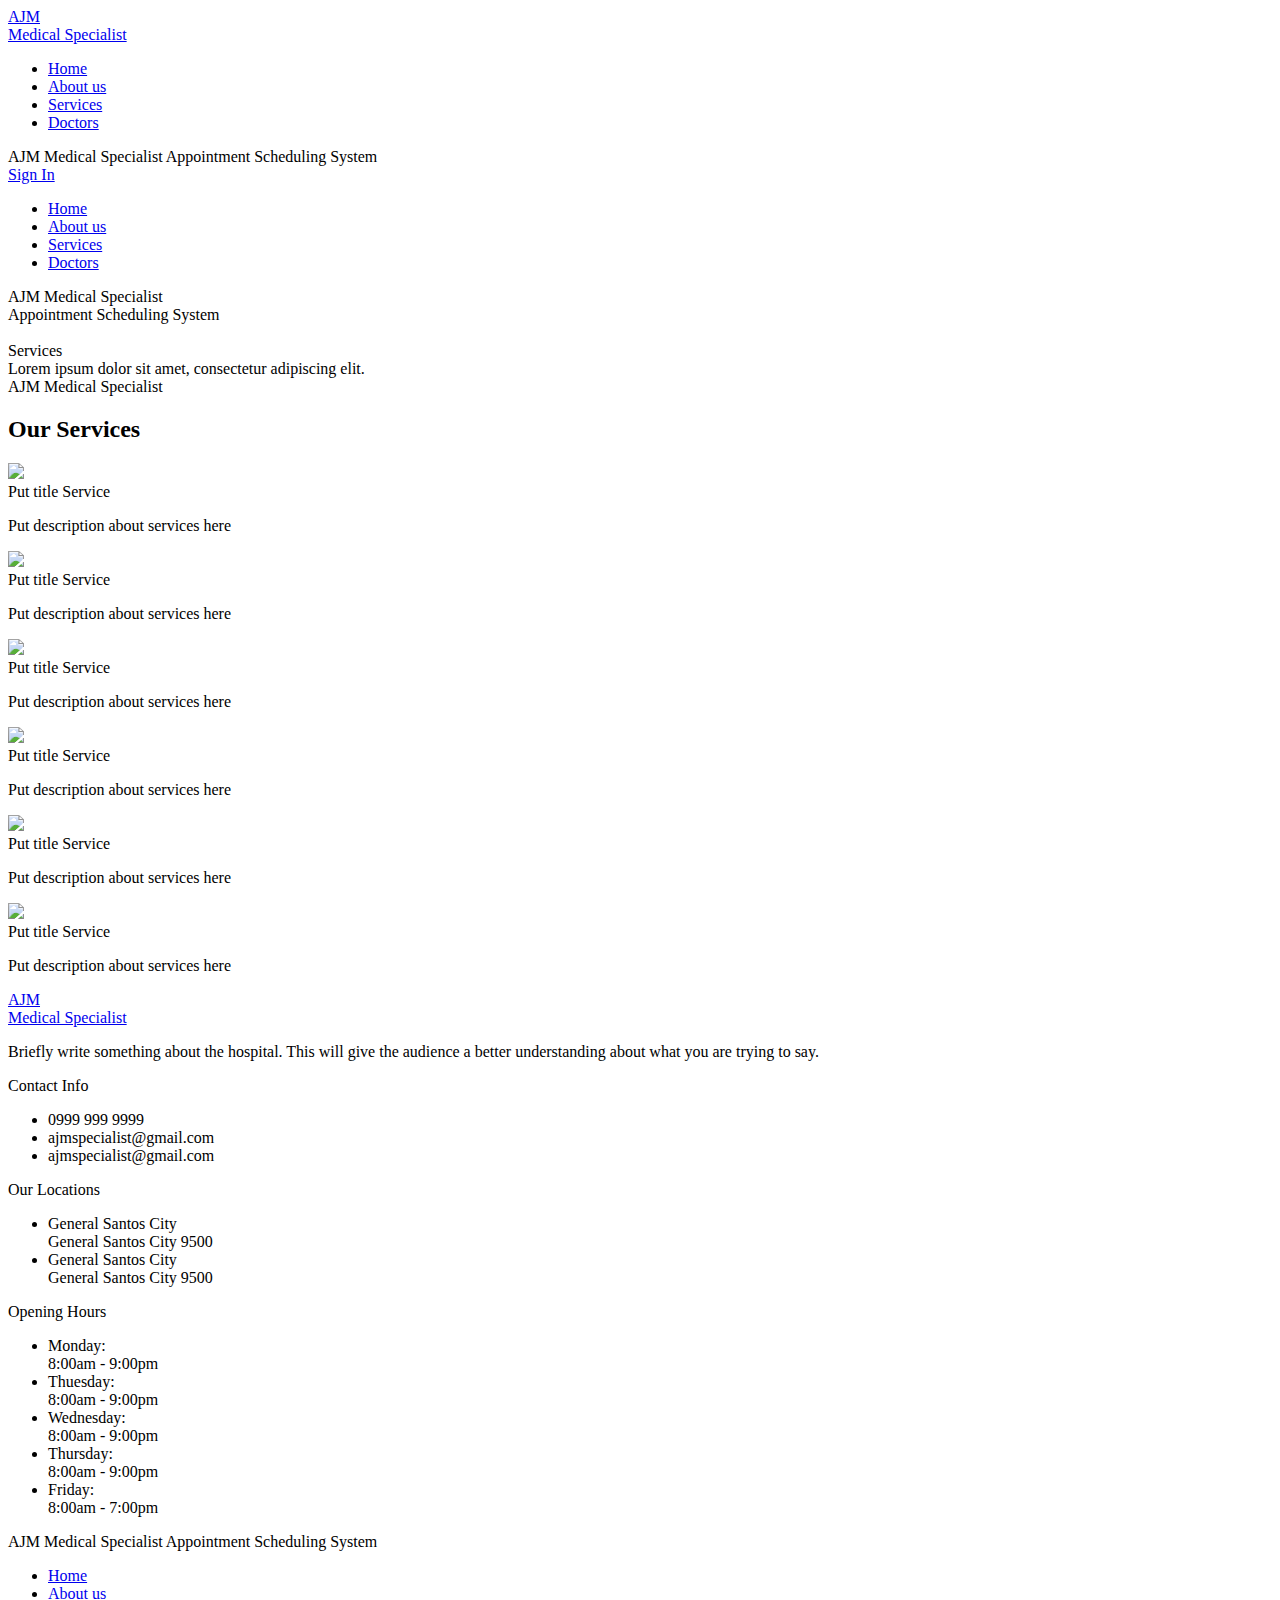
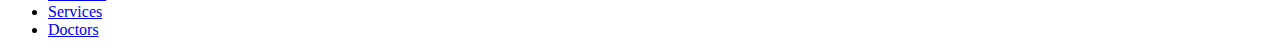
==== services.html @ 3d4d8f82 "Add files via upload" ====
<!DOCTYPE html>
<html lang="en">
<head>
<title>Doctors</title> <!-- top title in browser tab -->
<link rel="icon" href="assets/images/AMJ logo.png" type="image/png"> <!-- top logo in browser tab -->
<meta charset="utf-8">
<meta http-equiv="X-UA-Compatible" content="IE=edge"> <!-- Microsoft edge compatibility -->
<meta name="description" content="AJM Specialist"> <!-- Page Description -->
<meta name="viewport" content="width=device-width, initial-scale=1"> <!-- Mobile Compatibility -->
<link rel="stylesheet" type="text/css" href="assets/styles/bootstrap-4.1.2/bootstrap.min.css"> <!-- css para sa main structure sa website -->
<link href="assets/plugins/font-awesome-4.7.0/css/font-awesome.min.css" rel="stylesheet" type="text/css"> <!-- css sa mga fonts -->
<link rel="stylesheet" type="text/css" href="assets/plugins/OwlCarousel2-2.2.1/owl.carousel.css"> <!-- css sa arrangement sa main picture sa website -->
<link rel="stylesheet" type="text/css" href="assets/styles/main_styles.css"> <!-- main css sa website -->
<link rel="stylesheet" type="text/css" href="assets/styles/responsive.css"> <!-- para ma auto arrange ang website pag i-resize -->
</head>
<body>

<div class="super_container">
	
<!-- Header -->

<header class="header trans_400">
	<div class="header_content d-flex flex-row align-items-center jusity-content-start trans_400">

		<!-- Logo -->
		<div class="logo">
			<a href="#">
				<div><span>AJM</span></div>
				<div>Medical Specialist</div>
			</a>
		</div>

		<!-- Main Navigation -->
		<nav class="main_nav">
			<ul class="d-flex flex-row align-items-center justify-content-start">
				<li><a href="index.html">Home</a></li>
				<li><a href="about.html">About us</a></li>
				<li class="active"><a href="services.html">Services</a></li>
				<li><a href="doctors.html">Doctors</a></li>
			</ul>
		</nav>
		<div class="header_extra d-flex flex-row align-items-center justify-content-end ml-auto">
			
			<!-- System name in mobile devices -->
			<div class="work_hours">AJM Medical Specialist Appointment Scheduling System</div>

			<!-- Appointment Button -->
			<div class="button button_1 header_button"><a href="signin.html">Sign In</a></div>

			<!-- Hamburger -->
			<div class="hamburger"><i class="fa fa-bars" aria-hidden="true"></i></div>
		</div>
	</div>
</header>

<!-- Menu -->

<div class="menu_overlay trans_400"></div>
<div class="menu trans_400">
	<div class="menu_close_container"><div class="menu_close"><div></div><div></div></div></div>
	<nav class="menu_nav">
		<ul>
			<li><a href="index.html">Home</a></li>
			<li><a href="about.html">About us</a></li>
			<li><a href="services.html">Services</a></li>
			<li><a href="doctors.html">Doctors</a></li>
		</ul>
	</nav>
	<div class="menu_extra">
		<div class="menu_link">AJM Medical Specialist <br> Appointment Scheduling System</div>
	</div>
</div>

	<!-- Home -->

	<div class="home d-flex flex-column align-items-start justify-content-end">
		<div class="parallax_background parallax-window" data-parallax="scroll" data-image-src="assets/images/services.jpg" data-speed="0.8"></div>
		<div class="home_overlay"><img src="assets/images/home_overlay.png" alt=""></div>
		<div class="home_container">
			<div class="container">
				<div class="row">
					<div class="col">
						<div class="home_content">
							<div class="home_title">Services</div>
							<div class="home_text">Lorem ipsum dolor sit amet, consectetur adipiscing elit.</div>
						</div>
					</div>
				</div>
			</div>
		</div>
	</div>

	<!-- Services -->

	<div class="services">
		<div class="container">
			<div class="row">
				<div class="col text-center">
					<div class="section_title_container">
						<div class="section_subtitle">AJM Medical Specialist</div>
						<div class="section_title"><h2>Our Services</h2></div>
					</div>
				</div>
			</div>
			<div class="row services_row">
				
				<!-- Service -->
				<div class="col-xl-4 col-md-6 service_col">
					<div class="service text-center">
						<div class="service">
							<div class="icon_container d-flex flex-column align-items-center justify-content-center ml-auto mr-auto">
								<div class="icon"><img src="assets/images/icon_4.svg"></div>
							</div>
							<div class="service_title">Put title Service</div>
							<div class="service_text">
							<p>Put description about services here</p>
							</div>
						</div>
					</div>
				</div>

				<!-- Service -->
				<div class="col-xl-4 col-md-6 service_col">
					<div class="service text-center">
						<div class="service">
							<div class="icon_container d-flex flex-column align-items-center justify-content-center ml-auto mr-auto">
								<div class="icon"><img src="assets/images/icon_5.svg"></div>
							</div>
							<div class="service_title">Put title Service</div>
							<div class="service_text">
							<p>Put description about services here</p>
							</div>
						</div>
					</div>
				</div>

				<!-- Service -->
				<div class="col-xl-4 col-md-6 service_col">
					<div class="service text-center">
						<div class="service">
							<div class="icon_container d-flex flex-column align-items-center justify-content-center ml-auto mr-auto">
								<div class="icon"><img src="assets/images/icon_6.svg"></div>
							</div>
							<div class="service_title">Put title Service</div>
							<div class="service_text">
							<p>Put description about services here</p>
							</div>
						</div>
					</div>
				</div>

				<!-- Service -->
				<div class="col-xl-4 col-md-6 service_col">
					<div class="service text-center">
						<div class="service">
							<div class="icon_container d-flex flex-column align-items-center justify-content-center ml-auto mr-auto">
								<div class="icon"><img src="assets/images/icon_7.svg"></div>
							</div>
							<div class="service_title">Put title Service</div>
							<div class="service_text">
							<p>Put description about services here</p>
							</div>
						</div>
					</div>
				</div>

				<!-- Service -->
				<div class="col-xl-4 col-md-6 service_col">
					<div class="service text-center">
						<div class="service">
							<div class="icon_container d-flex flex-column align-items-center justify-content-center ml-auto mr-auto">
								<div class="icon"><img src="assets/images/icon_8.svg"></div>
							</div>
							<div class="service_title">Put title Service</div>
							<div class="service_text">
							<p>Put description about services here</p>
							</div>
						</div>
					</div>
				</div>

				<!-- Service -->
				<div class="col-xl-4 col-md-6 service_col">
					<div class="service text-center">
						<div class="service">
							<div class="icon_container d-flex flex-column align-items-center justify-content-center ml-auto mr-auto">
								<div class="icon"><img src="assets/images/icon_3.svg"></div>
							</div>
							<div class="service_title">Put title Service</div>
							<div class="service_text">
							<p>Put description about services here</p>
							</div>
						</div>
					</div>
				</div>

			</div>
		</div>
	</div>

	<!-- Section sa Footer -->

	<footer class="footer">
		<div class="footer_content">
			<div class="container">
				<div class="row">

					<!-- Section sa Mini About -->
					<div class="col-lg-3 footer_col">
						<div class="footer_about">
							<div class="footer_logo">
								<a href="#">
									<div><span>AJM</span></div>
									<div>Medical Specialist</div>
								</a>
							</div>
							<div class="footer_about_text">
								<p>Briefly write something about the hospital. This will give the audience a better 
									understanding about what you are trying to say.
								</p>
							</div>
						</div>
					</div>

					<!-- Section sa Contact Info -->
					<div class="col-lg-3 footer_col">
						<div class="footer_contact">
							<div class="footer_title">Contact Info</div>
							<ul class="contact_list">
								<li>0999 999 9999</li>
								<li>ajmspecialist@gmail.com</li>
								<li>ajmspecialist@gmail.com</li>
							</ul>
						</div>
					</div>

					<!-- Section sa Location -->
					<div class="col-lg-3 footer_col">
						<div class="footer_location">
							<div class="footer_title">Our Locations</div>
							<ul class="locations_list">
								<li>
									<div class="location_title">General Santos City</div>
									<div class="location_text">General Santos City 9500</div>
								</li>
								<li>
									<div class="location_title">General Santos City</div>
									<div class="location_text">General Santos City 9500</div>
								</li>
							</ul>
						</div>
					</div>

					<!-- Section sa Opening Hours -->
					<div class="col-lg-3 footer_col">
						<div class="opening_hours">
							<div class="footer_title">Opening Hours</div>
							<ul class="opening_hours_list">
								<li class="d-flex flex-row align-items-start justify-content-start">
									<div>Monday:</div>
									<div class="ml-auto">8:00am - 9:00pm</div>
								</li>
								<li class="d-flex flex-row align-items-start justify-content-start">
									<div>Thuesday:</div>
									<div class="ml-auto">8:00am - 9:00pm</div>
								</li>
								<li class="d-flex flex-row align-items-start justify-content-start">
									<div>Wednesday:</div>
									<div class="ml-auto">8:00am - 9:00pm</div>
								</li>
								<li class="d-flex flex-row align-items-start justify-content-start">
									<div>Thursday:</div>
									<div class="ml-auto">8:00am - 9:00pm</div>
								</li>
								<li class="d-flex flex-row align-items-start justify-content-start">
									<div>Friday:</div>
									<div class="ml-auto">8:00am - 7:00pm</div>
								</li>
							</ul>
						</div>
					</div>

				</div>
			</div>
		</div>
		<div class="footer_bar">
			<div class="container">
				<div class="row">
					<div class="col">
						<div class="footer_bar_content  d-flex flex-md-row flex-column align-items-md-center justify-content-start">
							<div class="copyright">
							AJM Medical Specialist Appointment Scheduling System
							</div>
							<nav class="footer_nav ml-md-auto">
								<ul class="d-flex flex-row align-items-center justify-content-start">
									<li><a href="index.html">Home</a></li>
									<li><a href="about.html">About us</a></li>
									<li><a href="services.html">Services</a></li>
									<li><a href="doctors.html">Doctors</a></li>
								</ul>
							</nav>
						</div>
					</div>
				</div>
			</div>			
		</div>
	</footer>
</div>

<!--Diri gina call ang mga Javascripts -->
<script src="assets/js/jquery-3.2.1.min.js"></script> <!-- main script sa structure sa website -->
<script src="assets/plugins/scrollmagic/ScrollMagic.min.js"></script>  <!-- script para sa smooth scroll -->
<script src="assets/plugins/greensock/animation.gsap.min.js"></script> <!-- script para sa animation -->
<script src="assets/plugins/OwlCarousel2-2.2.1/owl.carousel.js"></script> <!-- script para main picture sa website -->
<script src="assets/plugins/easing/easing.js"></script> <!-- support script para sa animation script -->
<script src="assets/plugins/parallax-js-master/parallax.min.js"></script> <!-- support script para sa animation script -->
<script src="assets/js/custom.js"></script> <!-- main script sa website -->

</body>
</html>
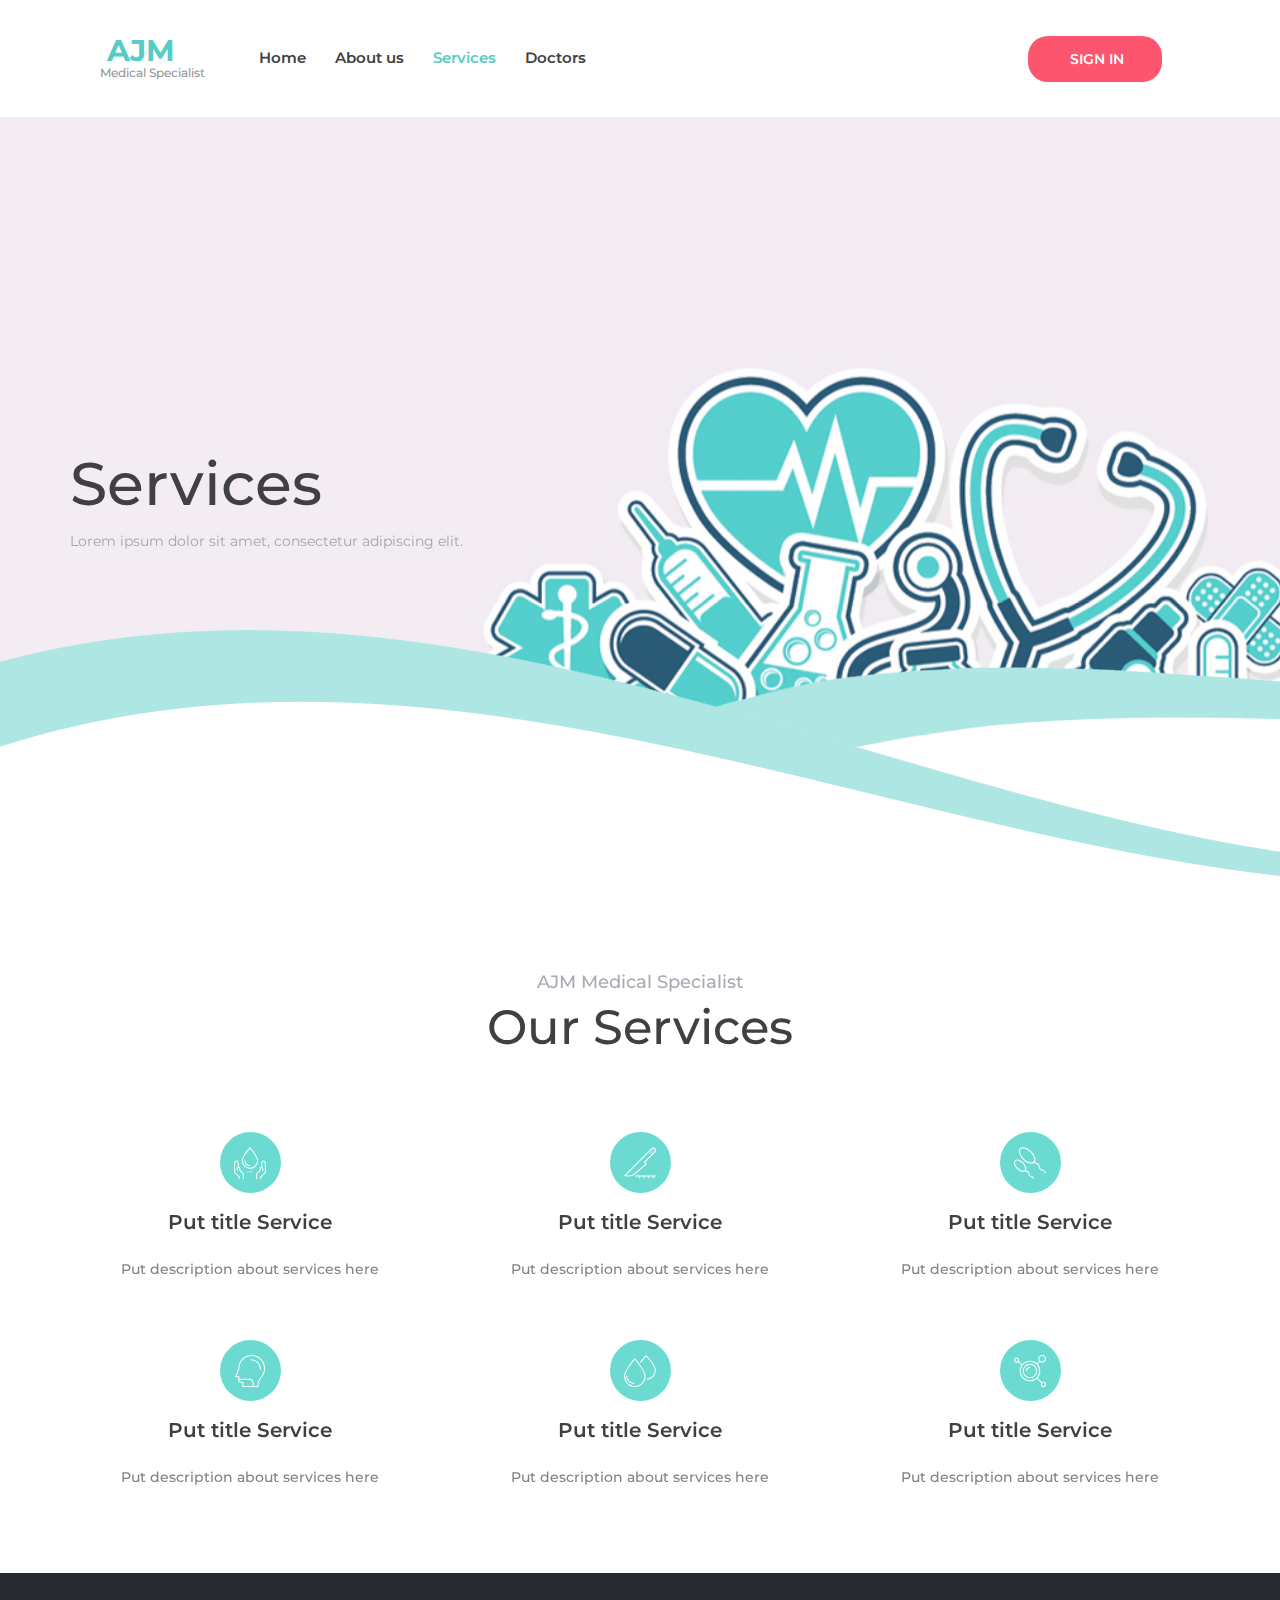
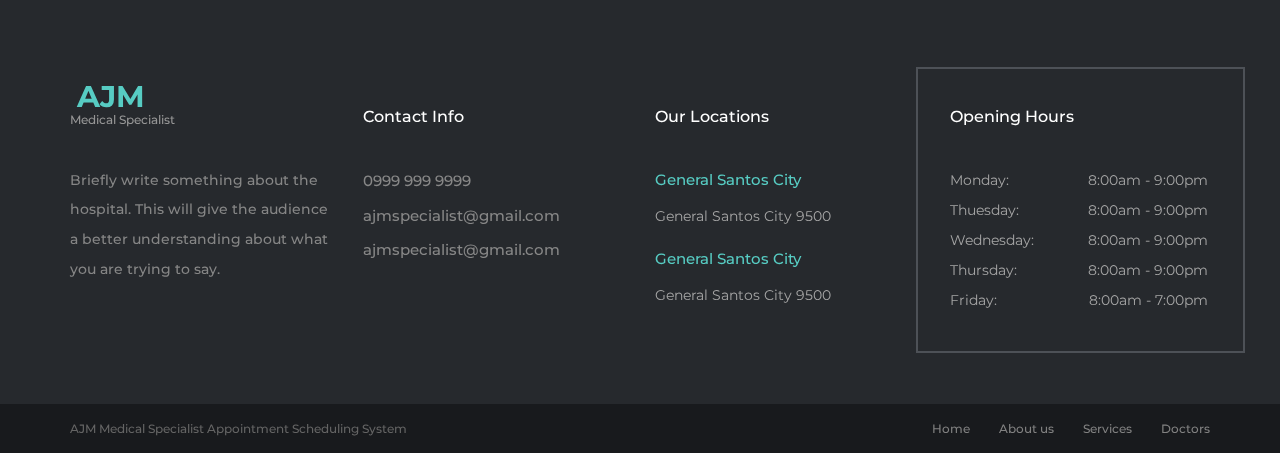
==== commit ef757f4b: "Update services.html" ====
--- a/services.html
+++ b/services.html
@@ -1,7 +1,7 @@
 <!DOCTYPE html>
 <html lang="en">
 <head>
-<title>Doctors</title> <!-- top title in browser tab -->
+<title>Services</title> <!-- top title in browser tab -->
 <link rel="icon" href="assets/images/AMJ logo.png" type="image/png"> <!-- top logo in browser tab -->
 <meta charset="utf-8">
 <meta http-equiv="X-UA-Compatible" content="IE=edge"> <!-- Microsoft edge compatibility -->
--- a/assets/styles/main_styles.css
+++ b/assets/styles/main_styles.css
@@ -0,0 +1,1311 @@
+@charset "utf-8";
+/* CSS Document */
+
+/******************************
+
+[Table of Contents]
+
+1. Fonts
+2. Body and some general stuff
+3. Header
+4. Menu
+5. Home
+6. Intro
+7. Why
+8. CTA
+9. Services
+10. Extra
+11. Newsletter
+12. Footer
+
+
+******************************/
+
+/***********
+1. Fonts
+***********/
+
+@import url('https://fonts.googleapis.com/css?family=Montserrat:400,500,600,700,800,900');
+
+/*********************************
+2. Body and some general stuff
+*********************************/
+
+*
+{
+	margin: 0;
+	padding: 0;
+	-webkit-font-smoothing: antialiased;
+	-webkit-text-shadow: rgba(0,0,0,.01) 0 0 1px;
+	text-shadow: rgba(0,0,0,.01) 0 0 1px;
+}
+body
+{
+	font-family: 'Montserrat', sans-serif;
+	font-size: 14px;
+	font-weight: 400;
+	background: #FFFFFF;
+	color: #a5a5a5;
+}
+div
+{
+	display: block;
+	position: relative;
+	-webkit-box-sizing: border-box;
+    -moz-box-sizing: border-box;
+    box-sizing: border-box;
+}
+ul
+{
+	list-style: none;
+	margin-bottom: 0px;
+}
+p
+{
+	font-family: 'Montserrat', sans-serif;
+	font-size: 14px;
+	line-height: 2.14;
+	font-weight: 500;
+	color: #828282;
+	-webkit-font-smoothing: antialiased;
+	-webkit-text-shadow: rgba(0,0,0,.01) 0 0 1px;
+	text-shadow: rgba(0,0,0,.01) 0 0 1px;
+}
+p a
+{
+	display: inline;
+	position: relative;
+	color: inherit;
+	border-bottom: solid 1px #ffa07f;
+	-webkit-transition: all 200ms ease;
+	-moz-transition: all 200ms ease;
+	-ms-transition: all 200ms ease;
+	-o-transition: all 200ms ease;
+	transition: all 200ms ease;
+}
+p:last-of-type
+{
+	margin-bottom: 0;
+}
+a
+{
+	-webkit-transition: all 200ms ease;
+	-moz-transition: all 200ms ease;
+	-ms-transition: all 200ms ease;
+	-o-transition: all 200ms ease;
+	transition: all 200ms ease;
+}
+a, a:hover, a:visited, a:active, a:link
+{
+	text-decoration: none;
+	-webkit-font-smoothing: antialiased;
+	-webkit-text-shadow: rgba(0,0,0,.01) 0 0 1px;
+	text-shadow: rgba(0,0,0,.01) 0 0 1px;
+}
+p a:active
+{
+	position: relative;
+	color: #FF6347;
+}
+p a:hover
+{
+	color: #FFFFFF;
+	background: #ffa07f;
+}
+p a:hover::after
+{
+	opacity: 0.2;
+}
+::selection
+{
+	background: rgba(87,204,195,0.75);
+	color: #FFFFFF;
+}
+p::selection
+{
+	
+}
+h1{font-size: 60px;}
+h2{font-size: 48px;}
+h3{font-size: 36px;}
+h4{font-size: 24px;}
+h5{font-size: 18px;}
+h1, h2, h3, h4, h5, h6
+{
+	font-family: 'Montserrat', sans-serif;
+	-webkit-font-smoothing: antialiased;
+	-webkit-text-shadow: rgba(0,0,0,.01) 0 0 1px;
+	text-shadow: rgba(0,0,0,.01) 0 0 1px;
+	line-height: 1.2;
+	color: #404040;
+}
+h1::selection, 
+h2::selection, 
+h3::selection, 
+h4::selection, 
+h5::selection, 
+h6::selection
+{
+	
+}
+.form-control
+{
+	color: #db5246;
+}
+section
+{
+	display: block;
+	position: relative;
+	box-sizing: border-box;
+}
+.clear
+{
+	clear: both;
+}
+.clearfix::before, .clearfix::after
+{
+	content: "";
+	display: table;
+}
+.clearfix::after
+{
+	clear: both;
+}
+.clearfix
+{
+	zoom: 1;
+}
+.float_left
+{
+	float: left;
+}
+.float_right
+{
+	float: right;
+}
+.trans_200
+{
+	-webkit-transition: all 200ms ease;
+	-moz-transition: all 200ms ease;
+	-ms-transition: all 200ms ease;
+	-o-transition: all 200ms ease;
+	transition: all 200ms ease;
+}
+.trans_300
+{
+	-webkit-transition: all 300ms ease;
+	-moz-transition: all 300ms ease;
+	-ms-transition: all 300ms ease;
+	-o-transition: all 300ms ease;
+	transition: all 300ms ease;
+}
+.trans_400
+{
+	-webkit-transition: all 400ms ease;
+	-moz-transition: all 400ms ease;
+	-ms-transition: all 400ms ease;
+	-o-transition: all 400ms ease;
+	transition: all 400ms ease;
+}
+.trans_500
+{
+	-webkit-transition: all 500ms ease;
+	-moz-transition: all 500ms ease;
+	-ms-transition: all 500ms ease;
+	-o-transition: all 500ms ease;
+	transition: all 500ms ease;
+}
+.fill_height
+{
+	height: 100%;
+}
+.super_container
+{
+	width: 100%;
+	overflow: hidden;
+}
+.prlx_parent
+{
+	overflow: hidden;
+}
+.prlx
+{
+	height: 130% !important;
+}
+.parallax-window
+{
+    min-height: 400px;
+    background: transparent;
+}
+.parallax_background
+{
+	position: absolute;
+	top: 0;
+	left: 0;
+	width: 100%;
+	height: 100%;
+}
+.background_image
+{
+	position: absolute;
+	top: 0;
+	left: 0;
+	width: 100%;
+	height: 100%;
+	background-repeat: no-repeat;
+	background-size: cover;
+	background-position: center center;
+}
+.nopadding
+{
+	padding: 0px !important;
+}
+.button
+{
+	height: 46px;
+	border-radius: 20px;
+}
+.button a
+{
+	display: block;
+	padding-left: 40px;
+	padding-right: 36px;
+	line-height: 42px;
+	font-size: 14px;
+	text-transform: uppercase;
+	font-weight: 600;
+}
+.button_1
+{
+	background: #fd556d;
+	border: solid 2px transparent;
+}
+.button_1 a
+{
+	color: #FFFFFF;
+}
+.button_1:hover
+{
+	background: transparent;
+	border: solid 2px #fd556d;
+}
+.button_1:hover a
+{
+	color: #fd556d;
+}
+.button_2
+{
+	background: transparent;
+	border: solid 2px #57ccc3;
+}
+.button_2 a
+{
+	color: #57ccc3;
+}
+.button_2:hover
+{
+	background: #57ccc3;
+}
+.button_2:hover a
+{
+	color: #FFFFFF;
+}
+.section_subtitle
+{
+	font-size: 18px;
+	font-weight: 500;
+	color: #a6abb2;
+	line-height: 0.75;
+}
+.section_title
+{
+	margin-top: 9px;
+}
+.intro_text
+{
+	margin-top: 32px;
+}
+
+/*********************************
+3. Header
+*********************************/
+
+.header
+{
+	position: fixed;
+	top: 0;
+	left: 0;
+	width: 100vw;
+	z-index: 100;
+	background: #FFFFFF;
+}
+.header_content
+{
+	width: 100%;
+	height: 117px;
+	padding-left: 100px;
+	padding-right: 102px;
+}
+.header.scrolled .header_content
+{
+	height: 75px;
+	box-shadow: 0px 5px 15px rgba(87,204,195,0.15);
+}
+.logo a > div:first-child
+{
+	font-size: 30px;
+	font-weight: 700;
+	line-height: 0.75;
+	color: #353535;
+}
+.logo a > div:first-child span
+{
+	color: #57ccc3;
+	margin-left: 7px;
+}
+.logo a > div:last-child
+{
+	font-size: 12px;
+	color: #969696;
+	font-weight: 500;
+	line-height: 0.75;
+	margin-top: 6px;
+}
+.main_nav
+{
+	margin-left: 226px;
+}
+.main_nav ul li a
+{
+	font-size: 15px;
+	font-weight: 600;
+	color: #404040;
+	white-space: nowrap;
+}
+.main_nav ul li a:hover,
+.main_nav ul li.active a
+{
+	color: #57ccc3;
+}
+.main_nav ul li:not(:last-child)
+{
+	margin-right: 33px;
+}
+.work_hours
+{
+	font-size: 15px;
+	font-weight: 600;
+	color: #404040;
+	margin-right: 26px;
+	white-space: nowrap;
+}
+.header_phone
+{
+	height: 46px;
+	border-radius: 20px;
+	background: #57ccc3;
+	padding-left: 40px;
+	padding-right: 36px;
+	line-height: 46px;
+	font-size: 14px;
+	font-weight: 600;
+	color: #FFFFFF;
+	margin-right: 12px;
+}
+.header_phone::selection
+{
+	background: rgba(64,64,64,0.75);
+}
+.header_button
+{
+	margin-right: 16px;
+}
+.social ul li
+{
+	width: 34px;
+	height: 34px;
+	border-radius: 50%;
+	background: #e6ebf1;
+	-webkit-transition: all 200ms ease;
+	-moz-transition: all 200ms ease;
+	-ms-transition: all 200ms ease;
+	-o-transition: all 200ms ease;
+	transition: all 200ms ease;
+}
+.social ul li:hover
+{
+	background: #57ccc3;
+}
+.social ul li:hover a i
+{
+	color: #FFFFFF;
+}
+.social ul li:not(:last-of-type)
+{
+	margin-right: 15px;
+}
+.social ul li a
+{
+	display: block;
+	width: 100%;
+	height: 100%;
+	line-height: 34px;
+	text-align: center;
+}
+.social ul li a i
+{
+	font-size: 16px;
+	color: #404040;
+	-webkit-transition: all 200ms ease;
+	-moz-transition: all 200ms ease;
+	-ms-transition: all 200ms ease;
+	-o-transition: all 200ms ease;
+	transition: all 200ms ease;
+}
+.hamburger
+{
+	display: none;
+	cursor: pointer;
+	border: solid 1px transparent;
+	border-radius: 7px;
+	-webkit-transition: all 200ms ease;
+	-moz-transition: all 200ms ease;
+	-ms-transition: all 200ms ease;
+	-o-transition: all 200ms ease;
+	transition: all 200ms ease;
+}
+.hamburger:hover
+{
+	border: solid 1px rgba(0,0,0,0.05);
+}
+.hamburger i
+{
+	font-size: 20px;
+	color: #404040;
+	padding-top: 5px;
+	padding-bottom: 5px;
+	padding-left: 7px;
+	padding-right: 7px;
+}
+
+/*********************************
+4. Menu
+*********************************/
+
+.menu
+{
+	position: fixed;
+	top: 0;
+	right: -350px;
+	width: 350px;
+	height: 100vh;
+	background: #57ccc3;
+	z-index: 102;
+	padding-left: 30px;
+	padding-right: 30px;
+	padding-top: 50px;
+}
+.menu.active
+{
+	right: 0;
+}
+.menu_overlay
+{
+	position: fixed;
+	top: 0;
+	right: 0;
+	width: 100vw;
+	height: 100vh;
+	background: rgba(255,255,255,0.75);
+	z-index: 101;
+	visibility: hidden;
+	opacity: 0;
+}
+.menu_overlay.active
+{
+	visibility: visible;
+	opacity: 1;
+}
+.menu_close_container
+{
+	position: absolute;
+    top: 41px;
+    left: 28px;
+    width: 18px;
+    height: 18px;
+    transform-origin: center center;
+    -webkit-transform: rotate(45deg);
+    -moz-transform: rotate(45deg);
+    -ms-transform: rotate(45deg);
+    -o-transform: rotate(45deg);
+    transform: rotate(45deg);
+    cursor: pointer;
+    z-index: 1;
+}
+.menu_close
+{
+    width: 100%;
+    height: 100%;
+    transform-style: preserve-3D;
+}
+.menu_close div
+{
+    width: 100%;
+    height: 2px;
+    background: #FFFFFF;
+    top: 8px;
+    -webkit-transition: all 200ms ease;
+    -moz-transition: all 200ms ease;
+    -ms-transition: all 200ms ease;
+    -o-transition: all 200ms ease;
+    transition: all 200ms ease;
+}
+.menu_close div:last-of-type
+{
+    -webkit-transform: rotate(90deg) translateX(-2px);
+    -moz-transform: rotate(90deg) translateX(-2px);
+    -ms-transform: rotate(90deg) translateX(-2px);
+    -o-transform: rotate(90deg) translateX(-2px);
+    transform: rotate(90deg) translateX(-2px);
+    transform-origin: center;
+}
+.menu_close:hover div
+{
+    background: #1befc5;
+}
+.menu_nav
+{
+	margin-top: 75px;
+}
+.menu_nav ul li:not(:last-child)
+{
+	margin-bottom: 1px;
+}
+.menu_nav ul li a
+{
+	font-size: 24px;
+	font-weight: 500;
+	color: rgba(255,255,255,0.75);
+}
+.menu_nav ul li a:hover
+{
+	color: #1befc5;
+}
+.menu_social
+{
+	position: absolute;
+	bottom: 30px;
+	left: 30px;
+}
+.menu_social ul li:hover
+{
+	background: #404040;
+}
+.menu_social ul li:hover a i
+{
+	color: #FFFFFF;
+}
+.menu_extra
+{
+	margin-top: 50px;
+}
+.menu_extra > div:not(:last-child)
+{
+	margin-bottom: 5px;
+}
+.menu_link,
+.menu_link a
+{
+	font-size: 13px;
+	font-weight: 500;
+	color: rgba(255,255,255,0.75);
+}
+.menu_link a:hover
+{
+	color: #FFFFFF;
+}
+
+/*********************************
+5. Home
+*********************************/
+
+.home
+{
+	width: 100%;
+	height: 768px;
+	margin-top: 117px;
+}
+.home_slider_container
+{
+	width: 100%;
+	height: 100%;
+}
+.home_container
+{
+	position: absolute;
+	top: 50%;
+	-webkit-transform: translateY(-50%);
+	-moz-transform: translateY(-50%);
+	-ms-transform: translateY(-50%);
+	-o-transform: translateY(-50%);
+	transform: translateY(-50%);
+	left: 0;
+	width: 100%;
+}
+.home_content
+{
+	max-width: 550px;
+}
+.home_subtitle
+{
+	font-size: 80px;
+	color: #57ccc3;
+	font-weight: 600;
+	line-height: 1.1;
+}
+.home_title
+{
+	font-size: 60px;
+	color: #404040;
+	line-height: 1.2;
+	font-weight: 500;
+	margin-top: -2px;
+}
+.home_text
+{
+	margin-top: 11px;
+}
+.home_buttons
+{
+	margin-top: 36px;
+}
+.home_buttons > div:not(:last-child)
+{
+	margin-right: 10px;
+}
+.home_slider_dots
+{
+	position: absolute;
+	bottom: 53px;
+	left: calc((100vw - 1140px) / 2);
+	z-index: 1;
+}
+.home_slider_custom_dot
+{
+	width: 8px;
+	height: 8px;
+	background: #b4b4b4;
+	border-radius: 50%;
+	cursor: pointer;
+}
+.home_slider_custom_dot.active,
+.home_slider_custom_dot:hover
+{
+	background: #57ccc3;
+}
+.home_slider_custom_dot:not(:last-child)
+{
+	margin-right: 8px;
+}
+
+/*********************************
+6. Intro
+*********************************/
+
+.intro
+{
+	width: 100%;
+	background: #FFFFFF;
+	padding-top: 89px;
+	padding-bottom: 90px;
+}
+.intro_content
+{
+	padding-top: 30px;
+}
+.milestones
+{
+	margin-top: 85px;
+}
+.milestone_counter
+{
+	font-size: 36px;
+	font-weight: 700;
+	color: #57ccc3;
+	line-height: 0.75;
+}
+.milestone_text
+{
+	font-size: 18px;
+	font-weight: 600;
+	color: #404040;
+	line-height: 1.5;
+	margin-top: 5px;
+}
+.intro_form_container
+{
+	width: 100%;
+	background: #FFFFFF;
+	padding-left: 33px;
+	padding-right: 34px;
+	padding-bottom: 63px;
+	padding-top: 136px;
+	box-shadow: 0px 25px 38px rgba(0,0,0,0.2);
+}
+.intro_form_title
+{
+	position: absolute;
+	top: 0;
+	left: 0;
+	width: 336px;
+	height: 80px;
+	background: #57ccc3;
+	line-height: 80px;
+	text-align: center;
+	font-size: 24px;
+	font-weight: 600;
+	color: #FFFFFF;
+}
+.intro_form
+{
+	width: 100%;
+}
+.intro_input
+{
+	width: calc((100% - 15px) / 2);
+	height: 62px;
+	background: transparent;
+	border: solid 2px #e6ebf1;
+	margin-bottom: 18px;
+	padding-left: 25px;
+	outline: none;
+	font-size: 15px;
+	color: #404040;
+	font-weight: 500;
+	-webkit-transition: all 200ms ease;
+	-moz-transition: all 200ms ease;
+	-ms-transition: all 200ms ease;
+	-o-transition: all 200ms ease;
+	transition: all 200ms ease;
+}
+.intro_select
+{
+	-webkit-appearance: none;
+    -moz-appearance: none;
+    -ms-appearance: none;
+    -o-appearance: none;
+    appearance: none;
+    -webkit-box-shadow: 0px 0px 0px rgba(0, 0, 0, 0);
+    -webkit-user-select: none;
+    font-size: 14px !important;
+	font-weight: 400 !important;
+	font-style: italic;
+	color: #a09f9f !important;
+	cursor: pointer;
+}
+.intro_select.selected
+{
+	font-size: 15px !important;
+	color: #404040 !important;
+	font-weight: 500 !important;
+	font-style: normal !important;
+}
+.intro_select option
+{
+	color: #404040;
+}
+.intro_input:focus,
+.intro_input:hover
+{
+	border: solid 2px #57ccc3;
+}
+.intro_input::-webkit-input-placeholder
+{
+	font-size: 14px !important;
+	font-weight: 400 !important;
+	font-style: italic;
+	color: #a09f9f !important;
+}
+.intro_input:-moz-placeholder
+{
+	font-size: 14px !important;
+	font-weight: 400 !important;
+	font-style: italic;
+	color: #a09f9f !important;
+}
+.intro_input::-moz-placeholder
+{
+	font-size: 14px !important;
+	font-weight: 400 !important;
+	font-style: italic;
+	color: #a09f9f !important;
+} 
+.intro_input:-ms-input-placeholder
+{ 
+	font-size: 14px !important;
+	font-weight: 400 !important;
+	font-style: italic;
+	color: #a09f9f !important;
+}
+.intro_input::input-placeholder
+{
+	font-size: 14px !important;
+	font-weight: 400 !important;
+	font-style: italic;
+	color: #a09f9f !important;
+}
+.intro_button
+{
+	width: 100%;
+	font-size: 14px;
+	font-weight: 700;
+	color: #FFFFFF;
+	text-transform: uppercase;
+	border: solid 2px transparent;
+	cursor: pointer;
+}
+.intro_button:hover
+{
+	background: transparent;
+	border: solid 2px #fd556d;
+	color: #fd556d;
+}
+
+/*********************************
+7. Why
+*********************************/
+
+.why
+{
+	width: 100%;
+	background: #eff3f7;
+}
+.why_content
+{
+	padding-top: 102px;
+	padding-bottom: 90px;
+}
+.why_text
+{
+	margin-top: 33px;
+}
+.why_list
+{
+	margin-top: 37px;
+}
+.why_list ul li:not(:last-of-type)
+{
+	margin-bottom: 31px;
+}
+.icon_container
+{
+	width: 61px;
+	height: 61px;
+	border-radius: 50%;
+	background: #6bdbd2;
+}
+.icon
+{
+	width: 32px;
+	height: 32px;
+}
+.icon img
+{
+	max-width: 100%;
+}
+.why_list_content
+{
+	padding-left: 37px;
+}
+.why_list_title
+{
+	font-size: 18px;
+	font-weight: 600;
+	color: #404040;
+	line-height: 1.2;
+}
+.why_list_text
+{
+	font-size: 14px;
+	font-weight: 500;
+	color: #868686;
+}
+.why_image_container
+{
+	width: 100%;
+	height: 100%;
+}
+.why_image
+{
+	position: absolute;
+	bottom: 0;
+	right: 0;
+}
+
+/*********************************
+8. CTA
+*********************************/
+
+.cta
+{
+	width: 100%;
+	background: #fd556d;
+	padding-top: 49px;
+	padding-bottom: 46px;
+}
+.cta_title
+{
+	font-size: 36px;
+	font-weight: 600;
+	color: #FFFFFF;
+	line-height: 1.2;
+}
+.cta_text
+{
+	font-size: 14px;
+	font-weight: 500;
+	color: #FFFFFF;
+	line-height: 2;
+	margin-top: -1px;
+}
+.cta_phone
+{
+	height: 59px;
+	padding-left: 24px;
+	padding-right: 25px;
+	line-height: 59px;
+	text-align: center;
+	font-size: 30px;
+	font-weight: 600;
+	color: #fff;
+	background: #ee4860;
+	border-radius: 19px;
+	white-space: nowrap;
+}
+
+/*********************************
+9. Services
+*********************************/
+
+.services
+{
+	background: #FFFFFF;
+	padding-top: 91px;
+	padding-bottom: 25px;
+}
+.services_row
+{
+	margin-top: 68px;
+}
+.service_col
+{
+	margin-bottom: 55px;
+}
+.service_title
+{
+	font-size: 20px;
+	font-weight: 600;
+	color: #404040;
+	line-height: 1.2;
+	margin-top: 17px;
+}
+.service_text
+{
+	margin-top: 21px;
+}
+
+/*********************************
+10. Extra
+*********************************/
+
+.extra
+{
+	padding-top: 54px;
+	padding-bottom: 53px;
+}
+.extra_container
+{
+	
+}
+.extra_content
+{
+	background: #FFFFFF;
+	width: 393px;
+	padding-top: 74px;
+	padding-left: 46px;
+	padding-right: 30px;
+	padding-bottom: 63px;
+	box-shadow: 0px 25px 38px rgba(0,0,0,0.2);
+}
+.extra_disc > div:first-child
+{
+	font-size: 60px;
+	font-weight: 700;
+	color: #6bdbd2;
+	line-height: 0.75;
+}
+.extra_disc > div:last-child
+{
+	font-size: 24px;
+	font-weight: 500;
+	color: #979797;
+	line-height: 0.75;
+}
+.extra_disc > div:first-child span
+{
+	display: inline-block;
+	font-size: 36px;
+	font-weight: 400;
+	vertical-align: super;
+}
+.extra_title
+{
+	font-size: 72px;
+	font-weight: 600;
+	color: #404040;
+	margin-top: 16px;
+	line-height: 1.11;
+}
+.extra_text
+{
+	margin-top: 20px;
+}
+.extra_link
+{
+	display: inline-block;
+	margin-top: 47px;
+}
+
+/*********************************
+11. Newsletter
+*********************************/
+
+.newsletter
+{
+	padding-top: 56px;
+	padding-bottom: 82px;
+}
+.newsletter_title
+{
+	font-size: 30px;
+	font-weight: 500;
+	color: #fff;
+	line-height: 1.2;
+}
+.newsletter_row
+{
+	margin-top: 54px;
+}
+.newsletter_input
+{
+	width: calc(100% - 150px);
+	height: 46px;
+	background: transparent;
+	border: solid 2px #e6ebf1;
+	color: #FFFFFF;
+	padding-left: 34px;
+	outline: none;
+}
+.newsletter_input::-webkit-input-placeholder
+{
+	font-size: 14px !important;
+	font-weight: 400 !important;
+	font-style: italic;
+	color: #FFFFFF !important;
+}
+.newsletter_input:-moz-placeholder
+{
+	font-size: 14px !important;
+	font-weight: 400 !important;
+	font-style: italic;
+	color: #FFFFFF !important;
+}
+.newsletter_input::-moz-placeholder
+{
+	font-size: 14px !important;
+	font-weight: 400 !important;
+	font-style: italic;
+	color: #FFFFFF !important;
+} 
+.newsletter_input:-ms-input-placeholder
+{ 
+	font-size: 14px !important;
+	font-weight: 400 !important;
+	font-style: italic;
+	color: #FFFFFF !important;
+}
+.newsletter_input::input-placeholder
+{
+	font-size: 14px !important;
+	font-weight: 400 !important;
+	font-style: italic;
+	color: #FFFFFF !important;
+}
+.newsletter_button
+{
+	position: absolute;
+	top: 0;
+	right: 0;
+	width: 167px;
+	height: 46px;
+	border-radius: 19px;
+	background: #fd556d;
+	cursor: pointer;
+	border: none;
+	outline: none;
+	font-size: 14px;
+	font-weight: 600;
+	color: #fff;
+	text-transform: uppercase;
+}
+
+/*********************************
+12. Footer
+*********************************/
+
+.footer
+{
+	display: block;
+	position: relative;
+	background: #26292d;
+}
+.footer_content
+{
+	padding-top: 94px;
+	padding-bottom: 51px;
+}
+.footer_about
+{
+	padding-top: 19px;
+}
+.footer_logo a > div:first-child
+{
+	font-size: 30px;
+	font-weight: 700;
+	line-height: 0.75;
+	color: #FFFFFF;
+}
+.footer_logo a > div:first-child span
+{
+	color: #57ccc3;
+	margin-left: 7px;
+}
+.footer_logo a > div:last-child
+{
+	font-size: 12px;
+	color: #969696;
+	font-weight: 500;
+	line-height: 0.75;
+	margin-top: 6px;
+}
+.footer_about_text
+{
+	margin-top: 42px;
+}
+.footer_about_text p
+{
+	color: #868686;
+}
+.footer_title
+{
+	font-size: 16px;
+	font-weight: 500;
+	color: #FFFFFF;
+	line-height: 1.2;
+}
+.footer_contact
+{
+	padding-top: 40px;
+}
+.contact_list
+{
+	margin-top: 44px;
+}
+.contact_list li
+{
+	font-size: 15px;
+	font-weight: 500;
+	color: #878787;
+}
+.contact_list li:not(:last-child)
+{
+	margin-bottom: 12px;
+}
+.footer_location
+{
+	padding-top: 40px;
+}
+.locations_list
+{
+	max-width: 180px;
+	margin-top: 42px;
+}
+.locations_list li
+{
+	line-height: 1.6;
+}
+.locations_list li:not(:last-child)
+{
+	margin-bottom: 19px;
+}
+.location_title
+{
+	font-size: 15px;
+	font-weight: 500;
+	color: #57ccc3;
+}
+.location_text
+{
+	margin-top: 13px;
+}
+.opening_hours
+{
+	left: -32px;
+	width: calc(100% + 67px);
+	padding-left: 32px;
+	padding-right: 35px;
+	padding-top: 38px;
+	padding-bottom: 40px;
+	border: solid 2px #4d5157;
+}
+.opening_hours_list
+{
+	margin-top: 44px;
+}
+.opening_hours_list li
+{
+	white-space: nowrap;
+}
+.opening_hours_list li:not(:last-child)
+{
+	margin-bottom: 9px;
+}
+.footer_bar
+{
+	width: 100%;
+	background: #181a1d;
+}
+.footer_bar_content
+{
+	height: 49px;
+}
+.copyright
+{
+	font-size: 12px;
+	font-weight: 500;
+	color: #646464;
+}
+.footer_nav ul li:not(:last-child)
+{
+	margin-right: 29px;
+}
+.footer_nav ul li a
+{
+	font-size: 12px;
+	font-weight: 500;
+	color: #818181;
+}
+.footer_nav ul li a:hover
+{
+	color: #57ccc3;
+}--- a/assets/styles/responsive.css
+++ b/assets/styles/responsive.css
@@ -0,0 +1,416 @@
+@charset "utf-8";
+/* CSS Document */
+
+/******************************
+
+[Table of Contents]
+
+1. 1600px
+2. 1440px
+3. 1280px
+4. 1199px
+5. 1024px
+6. 991px
+7. 959px
+8. 880px
+9. 768px
+10. 767px
+11. 539px
+12. 479px
+13. 400px
+
+******************************/
+
+/************
+1. 1840px
+************/
+
+@media only screen and (max-width: 1840px)
+{
+	.main_nav
+	{
+	    margin-left: 143px;
+	}
+}
+
+/************
+1. 1760px
+************/
+
+@media only screen and (max-width: 1760px)
+{
+	.work_hours
+	{
+	    display: none;
+	}
+}
+
+/************
+1. 1600px
+************/
+
+@media only screen and (max-width: 1600px)
+{
+	.main_nav
+	{
+		margin-left: 54px;
+	}
+}
+
+/************
+2. 1440px
+************/
+
+@media only screen and (max-width: 1440px)
+{
+	.header_phone
+	{
+		display: none;
+	}
+}
+
+/************
+3. 1380px
+************/
+
+@media only screen and (max-width: 1380px)
+{
+	
+}
+
+/************
+3. 1280px
+************/
+
+@media only screen and (max-width: 1280px)
+{
+	.main_nav ul li:not(:last-child)
+	{
+		margin-right: 29px;
+	}
+}
+
+/************
+4. 1199px
+************/
+
+@media only screen and (max-width: 1199px)
+{
+	.header_button
+	{
+		display: none;
+	}
+	.home_slider_dots
+	{
+		left: calc((100vw - 930px) / 2);
+	}
+}
+
+/************
+4. 1100px
+************/
+
+@media only screen and (max-width: 1100px)
+{
+	
+}
+
+/************
+5. 1024px
+************/
+
+@media only screen and (max-width: 1024px)
+{
+	
+}
+
+/************
+6. 991px
+************/
+
+@media only screen and (max-width: 991px)
+{
+	.main_nav,
+	.header_social
+	{
+		display: none;
+	}
+	.home_slider_dots
+	{
+		left: calc((100vw - 690px) / 2);
+	}
+	.hamburger
+	{
+		display: block;
+	}
+	.intro_form_container
+	{
+		margin-top: 102px;
+	}
+	.why_image
+	{
+		position: relative;
+		bottom: auto;
+		right: auto;
+	}
+	.why_content
+	{
+		padding-bottom: 60px;
+	}
+	.why_image img
+	{
+		max-width: 100%;
+	}
+	.cta_phone
+	{
+		margin-top: 33px;
+	}
+	.footer_col:not(:last-child)
+	{
+		margin-bottom: 80px;
+	}
+	.footer_location,
+	.footer_contact
+	{
+		padding-top: 0;
+	}
+}
+
+/************
+7. 959px
+************/
+
+@media only screen and (max-width: 959px)
+{
+	
+}
+
+/************
+8. 880px
+************/
+
+@media only screen and (max-width: 880px)
+{
+	
+}
+
+/************
+9. 768px
+************/
+
+@media only screen and (max-width: 768px)
+{
+	
+}
+
+/************
+10. 767px
+************/
+
+@media only screen and (max-width: 767px)
+{
+	.home_slider_dots
+	{
+		left: calc((100vw - 510px) / 2);
+	}
+	.home_content
+	{
+		max-width: 100%;
+	}
+	.home_title
+	{
+		font-size: 48px;
+	}
+	.home_subtitle
+	{
+		font-size: 24px;
+	}
+	.milestone_col:not(:last-child)
+	{
+		margin-bottom: 50px;
+	}
+	.extra_content
+	{
+		width: 100%;
+	}
+	.footer_bar_content
+	{
+		height: auto;
+		padding-top: 30px;
+		padding-bottom: 30px;
+	}
+	.footer_nav
+	{
+		margin-top: 15px;
+	}
+}
+
+/************
+11. 575px
+************/
+
+@media only screen and (max-width: 575px)
+{
+	p
+	{
+		font-size: 13px;
+	}
+	h2
+	{
+		font-size: 36px;
+	}
+	.header.scrolled .header_content,
+	.header_content
+	{
+		height: 60px;
+	}
+	.home
+	{
+		margin-top: 60px;
+		height: calc(100vh - 60px)
+	}
+	.logo a > div:first-child
+	{
+		font-size: 24px;
+	}
+	.logo a > div:last-child
+	{
+		font-size: 10px;
+	}
+	.section_subtitle
+	{
+		font-size: 16px;
+	}
+	.header_content
+	{
+		padding-left: 15px;
+		padding-right: 30px;
+	}
+	.button
+	{
+		height: 40px;
+	}
+	.button a
+	{
+		font-size: 12px;
+		line-height: 36px;
+		padding-left: 31px;
+		padding-right: 30px;
+	}
+	.home_slider_dots
+	{
+		display: none !important;
+	}
+	.home_subtitle
+	{
+		font-size: 18px;
+	}
+	.home_title
+	{
+		font-size: 36px;
+	}
+	.cta_title
+	{
+		font-size: 28px;
+	}
+	.cta_phone
+	{
+		font-size: 24px;
+	}
+	.extra_disc > div:first-child
+	{
+		font-size: 48px;
+	}
+	.extra_disc > div:last-child
+	{
+		font-size: 20px;
+	}
+	.extra_title
+	{
+		font-size: 56px;
+	}
+	.newsletter
+	{
+		padding-bottom: 67px;
+	}
+	.newsletter_row
+	{
+		margin-top: 39px;
+	}
+	.newsletter_title
+	{
+		font-size: 24px;
+	}
+	.newsletter_input
+	{
+		width: calc(100% - 120px);
+		height: 40px;
+	}
+	.newsletter_input::-webkit-input-placeholder
+	{
+		font-size: 13px !important;
+	}
+	.newsletter_input:-moz-placeholder
+	{
+		font-size: 13px !important;
+	}
+	.newsletter_input::-moz-placeholder
+	{
+		font-size: 13px !important;
+	} 
+	.newsletter_input:-ms-input-placeholder
+	{ 
+		font-size: 13px !important;
+	}
+	.newsletter_input::input-placeholder
+	{
+		font-size: 13px !important;
+	}
+	.newsletter_button
+	{
+		width: 142px;
+		height: 40px;
+		font-size: 12px;
+	}
+	.opening_hours
+	{
+		left: auto;
+		width: 100%;
+	}
+}
+
+/************
+11. 539px
+************/
+
+@media only screen and (max-width: 539px)
+{
+	
+}
+
+/************
+12. 480px
+************/
+
+@media only screen and (max-width: 480px)
+{
+	
+}
+
+/************
+13. 479px
+************/
+
+@media only screen and (max-width: 479px)
+{
+	
+}
+
+/************
+14. 400px
+************/
+
+@media only screen and (max-width: 400px)
+{
+	
+}